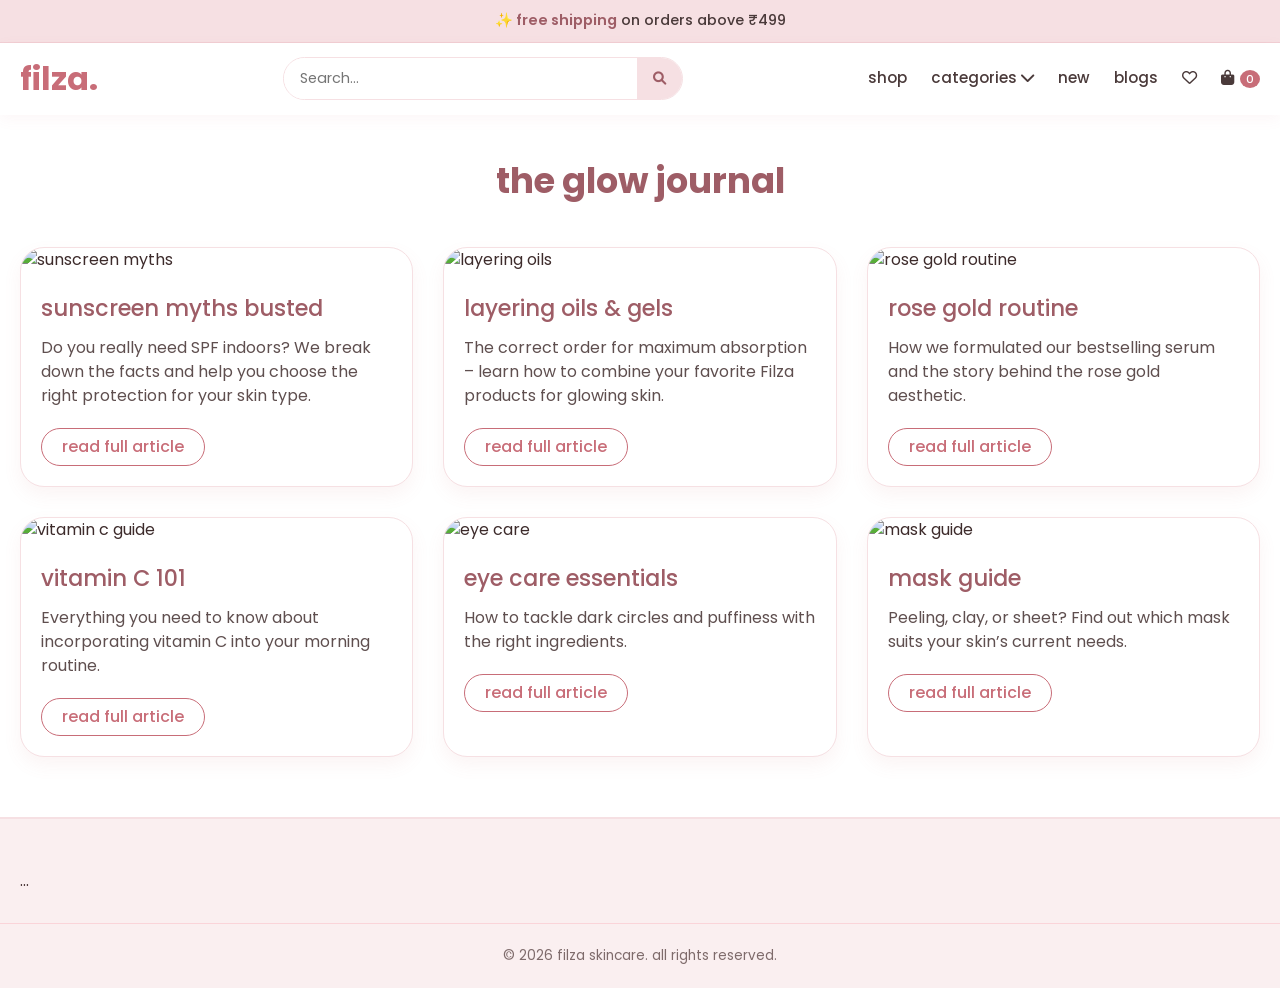
==== blogs.html @ 5288e11f "Website" ====
<!DOCTYPE html>
<html lang="en">
<head>
  <meta charset="UTF-8">
  <title>Filza · blogs</title>
  <link rel="stylesheet" href="https://cdnjs.cloudflare.com/ajax/libs/font-awesome/6.0.0-beta3/css/all.min.css">
  <link href="https://fonts.googleapis.com/css2?family=Poppins:wght@300;400;500;600;700&display=swap" rel="stylesheet">
  <link rel="stylesheet" href="style.css">
  <style>
    .blogs-page-title {
      text-align: center;
      font-size: 2.2rem;
      color: var(--rose-dark);
      margin: 40px 0 20px;
    }
    .blogs-grid {
      display: grid;
      grid-template-columns: repeat(auto-fit, minmax(300px, 1fr));
      gap: 30px;
      margin: 40px 0;
    }
    .blog-full-card {
      background: white;
      border-radius: 24px;
      overflow: hidden;
      box-shadow: 0 8px 18px rgba(200, 109, 120, 0.08);
      border: 1px solid var(--rose-light);
    }
    .blog-full-card img {
      width: 100%;
      height: 220px;
      object-fit: cover;
    }
    .blog-full-card .blog-content {
      padding: 20px;
    }
    .blog-full-card h3 {
      font-size: 1.4rem;
      font-weight: 500;
      color: var(--rose-dark);
      margin-bottom: 10px;
    }
    .blog-full-card p {
      color: #5f4f4f;
      margin-bottom: 20px;
    }
  </style>
</head>
<body>
<div class="offer-strip"><span>✨ free shipping</span> on orders above ₹499</div>
<header class="navbar">
  <a href="index.html" class="logo">filza.</a>
  <div class="search-container">
    <input type="text" placeholder="Search..." id="search-input">
    <button id="search-btn"><i class="fas fa-search"></i></button>
  </div>
  <ul class="nav-links">
    <li><a href="products.html">shop</a></li>
    <li class="dropdown">
      <a href="#">categories <i class="fas fa-chevron-down"></i></a>
      <div class="dropdown-menu">
        <a href="products.html?cat=sunscreen">sunscreen</a>
        <a href="products.html?cat=oils">oils & serums</a>
        <a href="products.html?cat=gels">gels & moisturizers</a>
        <a href="products.html?cat=cleansers">cleansers</a>
      </div>
    </li>
    <li><a href="products.html?cat=new">new</a></li>
    <li><a href="blogs.html">blogs</a></li>
    <li><a href="wishlist.html"><i class="far fa-heart"></i></a></li>
    <li><a href="cart.html"><i class="fas fa-shopping-bag"></i> <span class="cart-count" id="cart-count">0</span></a></li>
  </ul>
</header>

<main class="container">
  <h1 class="blogs-page-title">the glow journal</h1>
  <div class="blogs-grid">
    <article class="blog-full-card">
      <img src="https://images.unsplash.com/photo-1598620617137-2ab990a1b8c8?w=600&auto=format" alt="sunscreen myths">
      <div class="blog-content">
        <h3>sunscreen myths busted</h3>
        <p>Do you really need SPF indoors? We break down the facts and help you choose the right protection for your skin type.</p>
        <a href="#" class="btn-outline-rose">read full article</a>
      </div>
    </article>
    <article class="blog-full-card">
      <img src="https://images.unsplash.com/photo-1596755094514-2b9c4fb08e92?w=600&auto=format" alt="layering oils">
      <div class="blog-content">
        <h3>layering oils & gels</h3>
        <p>The correct order for maximum absorption – learn how to combine your favorite Filza products for glowing skin.</p>
        <a href="#" class="btn-outline-rose">read full article</a>
      </div>
    </article>
    <article class="blog-full-card">
      <img src="https://images.unsplash.com/photo-1583753075967-89e7f1a3c79b?w=600&auto=format" alt="rose gold routine">
      <div class="blog-content">
        <h3>rose gold routine</h3>
        <p>How we formulated our bestselling serum and the story behind the rose gold aesthetic.</p>
        <a href="#" class="btn-outline-rose">read full article</a>
      </div>
    </article>
    <article class="blog-full-card">
      <img src="https://images.unsplash.com/photo-1556229010-6c3f2c9ca5f8?w=600&auto=format" alt="vitamin c guide">
      <div class="blog-content">
        <h3>vitamin C 101</h3>
        <p>Everything you need to know about incorporating vitamin C into your morning routine.</p>
        <a href="#" class="btn-outline-rose">read full article</a>
      </div>
    </article>
    <article class="blog-full-card">
      <img src="https://images.unsplash.com/photo-1611089931561-394cf7aeb937?w=600&auto=format" alt="eye care">
      <div class="blog-content">
        <h3>eye care essentials</h3>
        <p>How to tackle dark circles and puffiness with the right ingredients.</p>
        <a href="#" class="btn-outline-rose">read full article</a>
      </div>
    </article>
    <article class="blog-full-card">
      <img src="https://images.unsplash.com/photo-1571781418606-5a3c8b91f9b4?w=600&auto=format" alt="mask guide">
      <div class="blog-content">
        <h3>mask guide</h3>
        <p>Peeling, clay, or sheet? Find out which mask suits your skin’s current needs.</p>
        <a href="#" class="btn-outline-rose">read full article</a>
      </div>
    </article>
  </div>
</main>

<footer class="footer">
  <div class="footer-content container">...</div>
  <div class="footer-bottom">© 2026 filza skincare. all rights reserved.</div>
</footer>

<script src="data/products.js"></script>
<script src="script.js"></script>
</body>
</html>
---- style.css ----
/* style.css – rose gold & white theme */

:root {
  --rose: #c86d78;
  --rose-light: #f6e0e3;
  --rose-soft: #faeff0;
  --rose-dark: #9e5d66;
  --gold-soft: #e8c7b0;
  --white-rose: #fff9fa;
}

* {
  margin: 0;
  padding: 0;
  box-sizing: border-box;
  font-family: 'Poppins', sans-serif;
}

body {
  background-color: #ffffff;
  color: #3d2b2b;
  line-height: 1.5;
}

.container {
  max-width: 1280px;
  margin: 0 auto;
  padding: 0 20px;
}

/* offer strip */
.offer-strip {
  background: var(--rose-light);
  color: #4a3a3a;
  text-align: center;
  padding: 10px 16px;
  font-size: 0.9rem;
  font-weight: 500;
  border-bottom: 1px solid #f1cfd4;
}

.offer-strip span {
  font-weight: 600;
  color: var(--rose-dark);
}

/* navbar */
.navbar {
  display: flex;
  align-items: center;
  justify-content: space-between;
  padding: 12px 20px;
  background: white;
  box-shadow: 0 4px 14px rgba(200, 109, 120, 0.06);
  position: sticky;
  top: 0;
  z-index: 10;
  flex-wrap: wrap;
}

.logo {
  font-size: 2rem;
  font-weight: 700;
  color: var(--rose);
  text-decoration: none;
  flex: 0 0 auto;
}

.search-container {
  flex: 1 1 300px;
  max-width: 400px;
  margin: 0 20px;
  display: flex;
  border: 1px solid var(--rose-light);
  border-radius: 40px;
  overflow: hidden;
  background: white;
}

.search-container input {
  flex: 1;
  border: none;
  padding: 10px 16px;
  font-size: 0.9rem;
  outline: none;
}

.search-container button {
  background: var(--rose-light);
  border: none;
  padding: 0 16px;
  cursor: pointer;
  color: var(--rose-dark);
}

.search-container button:hover {
  background: var(--rose);
  color: white;
}

.nav-links {
  display: flex;
  align-items: center;
  gap: 24px;
  list-style: none;
  font-weight: 500;
  font-size: 0.95rem;
  flex: 0 0 auto;
}

.nav-links a {
  text-decoration: none;
  color: #4a3a3a;
  transition: 0.2s;
}

.nav-links a:hover {
  color: var(--rose);
}

.dropdown {
  position: relative;
}

.dropdown-menu {
  display: none;
  position: absolute;
  top: 30px;
  left: -10px;
  background: white;
  box-shadow: 0 8px 20px rgba(0,0,0,0.05);
  border-radius: 16px;
  padding: 10px 0;
  min-width: 160px;
  border: 1px solid var(--rose-light);
  z-index: 20;
}

.dropdown:hover .dropdown-menu {
  display: flex;
  flex-direction: column;
}

.dropdown-menu a {
  padding: 8px 20px;
  font-size: 0.85rem;
  color: #5a4a4a;
}

.dropdown-menu a:hover {
  background: var(--rose-soft);
  color: var(--rose-dark);
}

.cart-count {
  background: var(--rose);
  color: white;
  border-radius: 50%;
  padding: 1px 6px;
  font-size: 0.7rem;
  margin-left: 2px;
}

/* slideshow */
.slideshow-container {
  max-width: 1280px;
  margin: 20px auto 10px;
  position: relative;
  overflow: hidden;
  border-radius: 24px;
  height: 450px;
}

.slide {
  width: 100%;
  height: 450px;
  background-size: cover;
  background-position: center 30%;
  position: absolute;
  opacity: 0;
  transition: opacity 0.8s ease-in-out;
  display: flex;
  align-items: center;
  padding-left: 8%;
}

.slide.active {
  opacity: 1;
  z-index: 1;
}

.slide-text {
  background: rgba(255, 255, 255, 0.75);
  backdrop-filter: blur(4px);
  padding: 30px 40px;
  border-radius: 32px;
  max-width: 500px;
  color: #2d2d2d;
}

.slide-text h2 {
  font-size: 2.2rem;
  font-weight: 500;
  color: var(--rose-dark);
  text-transform: capitalize;
}

.slide-text p {
  margin: 10px 0 20px;
  font-size: 1.1rem;
}

.prev, .next {
  cursor: pointer;
  position: absolute;
  top: 50%;
  transform: translateY(-50%);
  padding: 16px;
  color: var(--rose-dark);
  font-weight: bold;
  font-size: 1.8rem;
  background: rgba(255, 255, 255, 0.6);
  border-radius: 50%;
  width: 50px;
  height: 50px;
  display: flex;
  align-items: center;
  justify-content: center;
  z-index: 2;
  transition: 0.2s;
  text-decoration: none;
}

.next {
  right: 20px;
}
.prev {
  left: 20px;
}
.prev:hover, .next:hover {
  background: white;
}

.dots {
  position: absolute;
  bottom: 20px;
  left: 50%;
  transform: translateX(-50%);
  z-index: 2;
  display: flex;
  gap: 12px;
}

.dot {
  cursor: pointer;
  height: 12px;
  width: 12px;
  background-color: #f5cfd3;
  border-radius: 50%;
  display: inline-block;
  transition: 0.2s;
}

.dot.active, .dot:hover {
  background-color: var(--rose);
}

/* section titles */
.section-title {
  text-align: center;
  font-size: 2rem;
  font-weight: 400;
  color: var(--rose-dark);
  margin: 50px 0 30px;
  letter-spacing: 0.5px;
  text-transform: uppercase;
  position: relative;
}
.section-title:after {
  content: '';
  display: block;
  width: 80px;
  height: 2px;
  background: var(--gold-soft);
  margin: 8px auto 0;
}

/* category range */
.category-grid {
  display: grid;
  grid-template-columns: repeat(auto-fit, minmax(200px, 1fr));
  gap: 30px;
  margin: 40px 0;
}

.category-card {
  text-decoration: none;
  color: inherit;
  text-align: center;
  transition: transform 0.2s;
}
.category-card:hover {
  transform: translateY(-6px);
}
.category-card img {
  width: 100%;
  aspect-ratio: 1/1;
  object-fit: cover;
  border-radius: 50%;
  border: 3px solid var(--rose-light);
  box-shadow: 0 8px 18px rgba(200, 109, 120, 0.15);
}
.category-card span {
  display: block;
  margin-top: 12px;
  font-weight: 500;
  color: var(--rose-dark);
}

/* product grids */
.product-grid {
  display: grid;
  grid-template-columns: repeat(auto-fit, minmax(180px, 1fr));
  gap: 25px;
  margin: 30px 0;
}

.product-card {
  background: var(--white-rose);
  padding: 15px 12px 20px;
  border-radius: 24px;
  text-align: center;
  box-shadow: 0 8px 18px rgba(200, 109, 120, 0.08);
  transition: 0.2s;
  border: 1px solid #fae3e6;
}
.product-card:hover {
  box-shadow: 0 12px 24px rgba(200, 109, 120, 0.15);
}
.product-card img {
  width: 100%;
  aspect-ratio: 1/1;
  object-fit: cover;
  border-radius: 18px;
  margin-bottom: 12px;
}
.product-card h4 {
  font-weight: 600;
  color: #4e3a3a;
  font-size: 1rem;
  margin: 8px 0 4px;
}
.product-card .price {
  color: var(--rose);
  font-weight: 600;
  margin: 6px 0 10px;
}
.product-card button {
  background: transparent;
  border: 1.5px solid var(--rose);
  color: var(--rose);
  border-radius: 40px;
  padding: 6px 14px;
  font-size: 0.8rem;
  cursor: pointer;
  transition: 0.2s;
}
.product-card button:hover {
  background: var(--rose);
  color: white;
}

.center-btn {
  text-align: center;
  margin: 20px 0 40px;
}

/* blog grid */
.blog-grid {
  display: grid;
  grid-template-columns: repeat(auto-fit, minmax(280px, 1fr));
  gap: 30px;
  margin: 40px 0;
}
.blog-card {
  background: white;
  border-radius: 24px;
  overflow: hidden;
  box-shadow: 0 8px 18px rgba(0,0,0,0.02);
  border: 1px solid var(--rose-light);
}
.blog-card img {
  width: 100%;
  height: 200px;
  object-fit: cover;
}
.blog-card h3 {
  font-size: 1.2rem;
  font-weight: 500;
  margin: 16px 16px 6px;
  color: var(--rose-dark);
}
.blog-card p {
  margin: 0 16px 20px;
  color: #5f4f4f;
  font-size: 0.9rem;
}
.blog-card .btn-outline-rose {
  margin: 0 16px 20px;
}

/* footer */
.footer {
  background: var(--rose-soft);
  margin-top: 60px;
  padding: 50px 0 0;
  border-top: 2px solid var(--rose-light);
}
.footer-content {
  display: grid;
  grid-template-columns: repeat(auto-fit, minmax(200px, 1fr));
  gap: 40px;
}
.footer-col h4 {
  color: var(--rose-dark);
  font-weight: 600;
  margin-bottom: 18px;
  font-size: 1.1rem;
}
.footer-col a, .footer-col p {
  display: block;
  color: #5a4a4a;
  text-decoration: none;
  margin-bottom: 10px;
  font-size: 0.9rem;
}
.footer-col a:hover {
  color: var(--rose);
}
.social-icons a {
  display: inline-block;
  margin-right: 16px;
  font-size: 1.2rem;
}
.newsletter {
  display: flex;
  margin-top: 12px;
}
.newsletter input {
  flex: 1;
  padding: 10px 16px;
  border: 1px solid var(--rose-light);
  border-radius: 40px 0 0 40px;
  outline: none;
}
.newsletter button {
  background: var(--rose);
  border: none;
  color: white;
  padding: 0 18px;
  border-radius: 0 40px 40px 0;
  cursor: pointer;
}
.footer-bottom {
  text-align: center;
  padding: 22px 0;
  margin-top: 30px;
  border-top: 1px solid #fad4d9;
  font-size: 0.85rem;
  color: #7e6b6b;
}

/* buttons reused */
.btn-rose {
  background: var(--rose);
  color: white;
  border: none;
  padding: 8px 22px;
  border-radius: 40px;
  font-weight: 500;
  font-size: 0.9rem;
  cursor: pointer;
  transition: 0.2s;
  display: inline-block;
  text-decoration: none;
}
.btn-rose:hover {
  background: var(--rose-dark);
}
.btn-outline-rose {
  background: transparent;
  border: 1.5px solid var(--rose);
  color: var(--rose);
  padding: 6px 20px;
  border-radius: 40px;
  font-weight: 500;
  transition: 0.2s;
  text-decoration: none;
  display: inline-block;
}
.btn-outline-rose:hover {
  background: var(--rose-light);
}

/* cart page specific */
.cart-page {
  margin: 40px 0;
}
.cart-item {
  display: flex;
  align-items: center;
  gap: 20px;
  border-bottom: 1px solid var(--rose-light);
  padding: 20px 0;
  flex-wrap: wrap;
}
.cart-item img {
  width: 80px;
  height: 80px;
  object-fit: cover;
  border-radius: 12px;
}
.cart-item-info {
  flex: 1;
  min-width: 200px;
}
.cart-item-info h4 {
  margin-bottom: 5px;
}
.cart-item-price {
  font-weight: 600;
  color: var(--rose);
}
.cart-qty {
  display: flex;
  align-items: center;
  gap: 10px;
}
.cart-qty input {
  width: 50px;
  padding: 5px;
  border: 1px solid var(--rose-light);
  border-radius: 8px;
  text-align: center;
}
.cart-remove {
  color: var(--rose);
  cursor: pointer;
  background: none;
  border: none;
  font-size: 1.2rem;
}
.cart-total {
  text-align: right;
  font-size: 1.5rem;
  margin: 30px 0;
  font-weight: 600;
  color: var(--rose-dark);
}
.cart-actions {
  display: flex;
  justify-content: space-between;
  flex-wrap: wrap;
  gap: 20px;
}
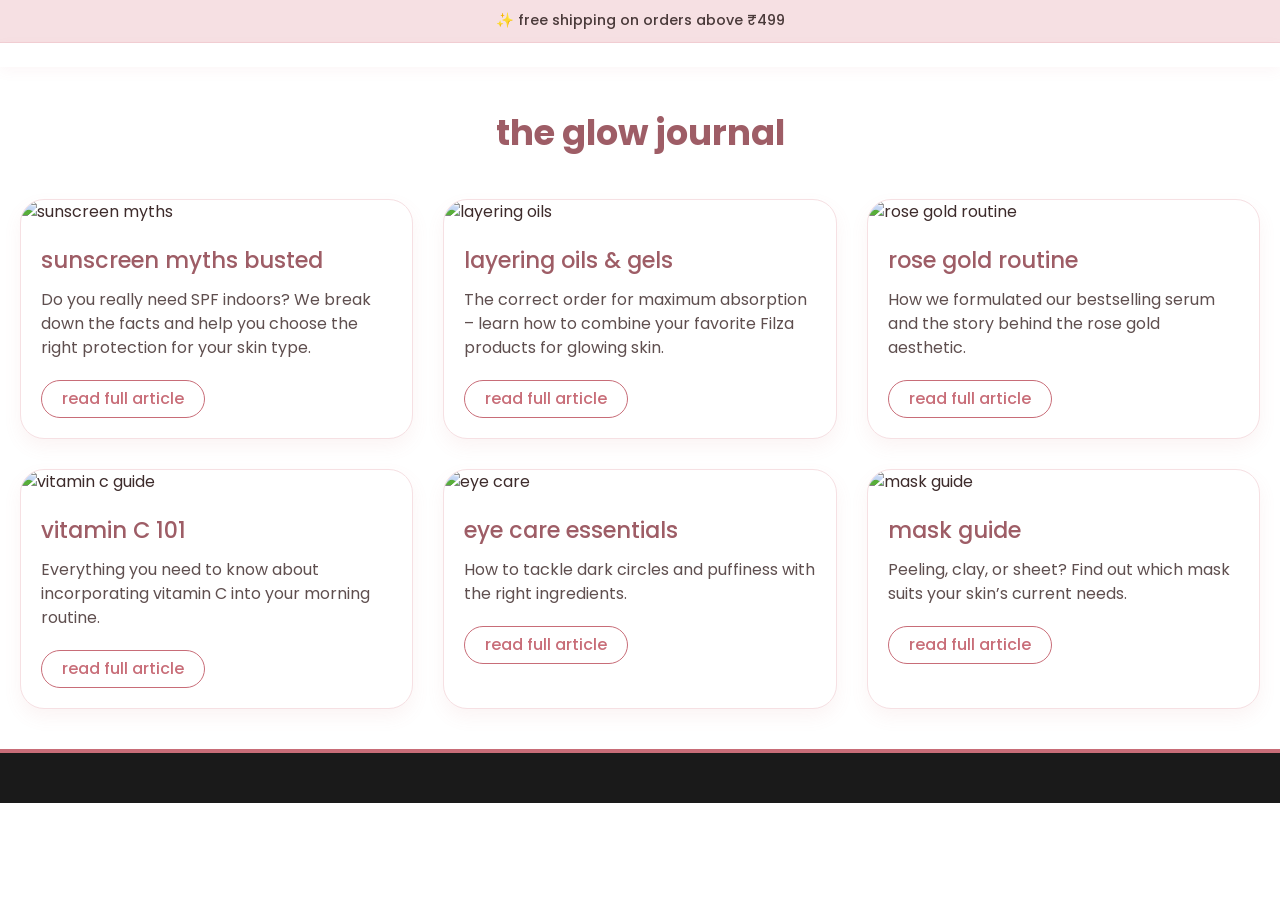
==== commit 393acf7e: "Add files via upload" ====
--- a/blogs.html
+++ b/blogs.html
@@ -7,131 +7,75 @@
   <link href="https://fonts.googleapis.com/css2?family=Poppins:wght@300;400;500;600;700&display=swap" rel="stylesheet">
   <link rel="stylesheet" href="style.css">
   <style>
-    .blogs-page-title {
-      text-align: center;
-      font-size: 2.2rem;
-      color: var(--rose-dark);
-      margin: 40px 0 20px;
-    }
-    .blogs-grid {
-      display: grid;
-      grid-template-columns: repeat(auto-fit, minmax(300px, 1fr));
-      gap: 30px;
-      margin: 40px 0;
-    }
-    .blog-full-card {
-      background: white;
-      border-radius: 24px;
-      overflow: hidden;
-      box-shadow: 0 8px 18px rgba(200, 109, 120, 0.08);
-      border: 1px solid var(--rose-light);
-    }
-    .blog-full-card img {
-      width: 100%;
-      height: 220px;
-      object-fit: cover;
-    }
-    .blog-full-card .blog-content {
-      padding: 20px;
-    }
-    .blog-full-card h3 {
-      font-size: 1.4rem;
-      font-weight: 500;
-      color: var(--rose-dark);
-      margin-bottom: 10px;
-    }
-    .blog-full-card p {
-      color: #5f4f4f;
-      margin-bottom: 20px;
-    }
+    .blogs-page-title { text-align: center; font-size: 2.2rem; color: var(--rose-dark); margin: 40px 0 20px; }
+    .blogs-grid { display: grid; grid-template-columns: repeat(auto-fit, minmax(300px, 1fr)); gap: 30px; margin: 40px 0; }
+    .blog-full-card { background: white; border-radius: 24px; overflow: hidden; box-shadow: 0 8px 18px rgba(200,109,120,0.08); border:1px solid var(--rose-light); }
+    .blog-full-card img { width:100%; height:220px; object-fit:cover; }
+    .blog-full-card .blog-content { padding:20px; }
+    .blog-full-card h3 { font-size:1.4rem; font-weight:500; color:var(--rose-dark); margin-bottom:10px; }
+    .blog-full-card p { color:#5f4f4f; margin-bottom:20px; }
   </style>
 </head>
 <body>
-<div class="offer-strip"><span>✨ free shipping</span> on orders above ₹499</div>
-<header class="navbar">
-  <a href="index.html" class="logo">filza.</a>
-  <div class="search-container">
-    <input type="text" placeholder="Search..." id="search-input">
-    <button id="search-btn"><i class="fas fa-search"></i></button>
-  </div>
-  <ul class="nav-links">
-    <li><a href="products.html">shop</a></li>
-    <li class="dropdown">
-      <a href="#">categories <i class="fas fa-chevron-down"></i></a>
-      <div class="dropdown-menu">
-        <a href="products.html?cat=sunscreen">sunscreen</a>
-        <a href="products.html?cat=oils">oils & serums</a>
-        <a href="products.html?cat=gels">gels & moisturizers</a>
-        <a href="products.html?cat=cleansers">cleansers</a>
-      </div>
-    </li>
-    <li><a href="products.html?cat=new">new</a></li>
-    <li><a href="blogs.html">blogs</a></li>
-    <li><a href="wishlist.html"><i class="far fa-heart"></i></a></li>
-    <li><a href="cart.html"><i class="fas fa-shopping-bag"></i> <span class="cart-count" id="cart-count">0</span></a></li>
-  </ul>
-</header>
+  <div class="offer-strip">✨ free shipping on orders above ₹499</div>
+  <header class="navbar"> <!-- same navbar --> </header>
 
-<main class="container">
-  <h1 class="blogs-page-title">the glow journal</h1>
-  <div class="blogs-grid">
-    <article class="blog-full-card">
-      <img src="https://images.unsplash.com/photo-1598620617137-2ab990a1b8c8?w=600&auto=format" alt="sunscreen myths">
-      <div class="blog-content">
-        <h3>sunscreen myths busted</h3>
-        <p>Do you really need SPF indoors? We break down the facts and help you choose the right protection for your skin type.</p>
-        <a href="#" class="btn-outline-rose">read full article</a>
-      </div>
-    </article>
-    <article class="blog-full-card">
-      <img src="https://images.unsplash.com/photo-1596755094514-2b9c4fb08e92?w=600&auto=format" alt="layering oils">
-      <div class="blog-content">
-        <h3>layering oils & gels</h3>
-        <p>The correct order for maximum absorption – learn how to combine your favorite Filza products for glowing skin.</p>
-        <a href="#" class="btn-outline-rose">read full article</a>
-      </div>
-    </article>
-    <article class="blog-full-card">
-      <img src="https://images.unsplash.com/photo-1583753075967-89e7f1a3c79b?w=600&auto=format" alt="rose gold routine">
-      <div class="blog-content">
-        <h3>rose gold routine</h3>
-        <p>How we formulated our bestselling serum and the story behind the rose gold aesthetic.</p>
-        <a href="#" class="btn-outline-rose">read full article</a>
-      </div>
-    </article>
-    <article class="blog-full-card">
-      <img src="https://images.unsplash.com/photo-1556229010-6c3f2c9ca5f8?w=600&auto=format" alt="vitamin c guide">
-      <div class="blog-content">
-        <h3>vitamin C 101</h3>
-        <p>Everything you need to know about incorporating vitamin C into your morning routine.</p>
-        <a href="#" class="btn-outline-rose">read full article</a>
-      </div>
-    </article>
-    <article class="blog-full-card">
-      <img src="https://images.unsplash.com/photo-1611089931561-394cf7aeb937?w=600&auto=format" alt="eye care">
-      <div class="blog-content">
-        <h3>eye care essentials</h3>
-        <p>How to tackle dark circles and puffiness with the right ingredients.</p>
-        <a href="#" class="btn-outline-rose">read full article</a>
-      </div>
-    </article>
-    <article class="blog-full-card">
-      <img src="https://images.unsplash.com/photo-1571781418606-5a3c8b91f9b4?w=600&auto=format" alt="mask guide">
-      <div class="blog-content">
-        <h3>mask guide</h3>
-        <p>Peeling, clay, or sheet? Find out which mask suits your skin’s current needs.</p>
-        <a href="#" class="btn-outline-rose">read full article</a>
-      </div>
-    </article>
-  </div>
-</main>
+  <main class="container">
+    <h1 class="blogs-page-title">the glow journal</h1>
+    <div class="blogs-grid">
+      <article class="blog-full-card">
+        <img src="https://images.unsplash.com/photo-1598620617137-2ab990a1b8c8?w=600&auto=format" alt="sunscreen myths">
+        <div class="blog-content">
+          <h3>sunscreen myths busted</h3>
+          <p>Do you really need SPF indoors? We break down the facts and help you choose the right protection for your skin type.</p>
+          <a href="#" class="btn-outline-rose">read full article</a>
+        </div>
+      </article>
+      <article class="blog-full-card">
+        <img src="https://images.unsplash.com/photo-1596755094514-2b9c4fb08e92?w=600&auto=format" alt="layering oils">
+        <div class="blog-content">
+          <h3>layering oils & gels</h3>
+          <p>The correct order for maximum absorption – learn how to combine your favorite Filza products for glowing skin.</p>
+          <a href="#" class="btn-outline-rose">read full article</a>
+        </div>
+      </article>
+      <article class="blog-full-card">
+        <img src="https://images.unsplash.com/photo-1583753075967-89e7f1a3c79b?w=600&auto=format" alt="rose gold routine">
+        <div class="blog-content">
+          <h3>rose gold routine</h3>
+          <p>How we formulated our bestselling serum and the story behind the rose gold aesthetic.</p>
+          <a href="#" class="btn-outline-rose">read full article</a>
+        </div>
+      </article>
+      <article class="blog-full-card">
+        <img src="https://images.unsplash.com/photo-1556229010-6c3f2c9ca5f8?w=600&auto=format" alt="vitamin c guide">
+        <div class="blog-content">
+          <h3>vitamin C 101</h3>
+          <p>Everything you need to know about incorporating vitamin C into your morning routine.</p>
+          <a href="#" class="btn-outline-rose">read full article</a>
+        </div>
+      </article>
+      <article class="blog-full-card">
+        <img src="https://images.unsplash.com/photo-1611089931561-394cf7aeb937?w=600&auto=format" alt="eye care">
+        <div class="blog-content">
+          <h3>eye care essentials</h3>
+          <p>How to tackle dark circles and puffiness with the right ingredients.</p>
+          <a href="#" class="btn-outline-rose">read full article</a>
+        </div>
+      </article>
+      <article class="blog-full-card">
+        <img src="https://images.unsplash.com/photo-1571781418606-5a3c8b91f9b4?w=600&auto=format" alt="mask guide">
+        <div class="blog-content">
+          <h3>mask guide</h3>
+          <p>Peeling, clay, or sheet? Find out which mask suits your skin’s current needs.</p>
+          <a href="#" class="btn-outline-rose">read full article</a>
+        </div>
+      </article>
+    </div>
+  </main>
 
-<footer class="footer">
-  <div class="footer-content container">...</div>
-  <div class="footer-bottom">© 2026 filza skincare. all rights reserved.</div>
-</footer>
-
-<script src="data/products.js"></script>
-<script src="script.js"></script>
+  <footer class="footer"> <!-- copy footer --> </footer>
+  <script src="data/products.js"></script>
+  <script src="script.js"></script>
 </body>
 </html>
--- a/style.css
+++ b/style.css
@@ -1,5 +1,4 @@
 /* style.css – rose gold & white theme */
-
 :root {
   --rose: #c86d78;
   --rose-light: #f6e0e3;
@@ -58,12 +57,9 @@
   flex-wrap: wrap;
 }
 
-.logo {
-  font-size: 2rem;
-  font-weight: 700;
-  color: var(--rose);
-  text-decoration: none;
-  flex: 0 0 auto;
+.logo img {
+  height: 40px;
+  width: auto;
 }
 
 .search-container {
@@ -131,7 +127,7 @@
   box-shadow: 0 8px 20px rgba(0,0,0,0.05);
   border-radius: 16px;
   padding: 10px 0;
-  min-width: 160px;
+  min-width: 180px;
   border: 1px solid var(--rose-light);
   z-index: 20;
 }
@@ -285,10 +281,10 @@
   margin: 8px auto 0;
 }
 
-/* category range */
+/* category range – images made smaller */
 .category-grid {
   display: grid;
-  grid-template-columns: repeat(auto-fit, minmax(200px, 1fr));
+  grid-template-columns: repeat(auto-fit, minmax(150px, 1fr));
   gap: 30px;
   margin: 40px 0;
 }
@@ -304,11 +300,13 @@
 }
 .category-card img {
   width: 100%;
+  max-width: 150px;          /* ← reduced size */
   aspect-ratio: 1/1;
   object-fit: cover;
   border-radius: 50%;
   border: 3px solid var(--rose-light);
   box-shadow: 0 8px 18px rgba(200, 109, 120, 0.15);
+  margin: 0 auto;
 }
 .category-card span {
   display: block;
@@ -375,7 +373,31 @@
   margin: 20px 0 40px;
 }
 
-/* blog grid */
+/* testimonials */
+.testimonial-grid {
+  display: grid;
+  grid-template-columns: repeat(auto-fit, minmax(250px, 1fr));
+  gap: 30px;
+  margin: 40px 0;
+}
+.testimonial-card {
+  background: var(--rose-soft);
+  padding: 30px 20px;
+  border-radius: 24px;
+  text-align: center;
+  box-shadow: 0 4px 12px rgba(200,109,120,0.1);
+}
+.testimonial-card p {
+  font-style: italic;
+  color: #5a4a4a;
+  margin-bottom: 15px;
+}
+.testimonial-card h4 {
+  color: var(--rose-dark);
+  font-weight: 500;
+}
+
+/* blog snippets */
 .blog-grid {
   display: grid;
   grid-template-columns: repeat(auto-fit, minmax(280px, 1fr));
@@ -409,30 +431,72 @@
   margin: 0 16px 20px;
 }
 
+/* newsletter section */
+.newsletter-section {
+  margin: 60px auto;
+  background: var(--rose-light);
+  border-radius: 40px;
+  padding: 40px 20px;
+  text-align: center;
+}
+.newsletter-content h3 {
+  font-size: 1.8rem;
+  color: var(--rose-dark);
+  margin-bottom: 10px;
+  text-transform: uppercase;
+}
+.newsletter-content p {
+  color: #5f4f4f;
+  margin-bottom: 20px;
+}
+.newsletter-form {
+  display: flex;
+  max-width: 500px;
+  margin: 0 auto;
+  gap: 10px;
+  flex-wrap: wrap;
+  justify-content: center;
+}
+.newsletter-form input {
+  flex: 1;
+  min-width: 250px;
+  padding: 12px 20px;
+  border: none;
+  border-radius: 40px;
+  outline: none;
+  font-size: 1rem;
+}
+.newsletter-form button {
+  padding: 12px 30px;
+  font-size: 1rem;
+}
+
 /* footer */
 .footer {
-  background: var(--rose-soft);
-  margin-top: 60px;
+  background: #1a1a1a;
+  color: #f0f0f0;
   padding: 50px 0 0;
-  border-top: 2px solid var(--rose-light);
+  border-top: 4px solid var(--rose);
 }
 .footer-content {
   display: grid;
   grid-template-columns: repeat(auto-fit, minmax(200px, 1fr));
   gap: 40px;
+  color: #ddd;
 }
 .footer-col h4 {
-  color: var(--rose-dark);
+  color: var(--rose-light);
   font-weight: 600;
   margin-bottom: 18px;
   font-size: 1.1rem;
 }
 .footer-col a, .footer-col p {
   display: block;
-  color: #5a4a4a;
+  color: #aaa;
   text-decoration: none;
   margin-bottom: 10px;
   font-size: 0.9rem;
+  transition: 0.2s;
 }
 .footer-col a:hover {
   color: var(--rose);
@@ -441,33 +505,18 @@
   display: inline-block;
   margin-right: 16px;
   font-size: 1.2rem;
-}
-.newsletter {
-  display: flex;
-  margin-top: 12px;
-}
-.newsletter input {
-  flex: 1;
-  padding: 10px 16px;
-  border: 1px solid var(--rose-light);
-  border-radius: 40px 0 0 40px;
-  outline: none;
-}
-.newsletter button {
-  background: var(--rose);
-  border: none;
-  color: white;
-  padding: 0 18px;
-  border-radius: 0 40px 40px 0;
-  cursor: pointer;
+  color: #aaa;
+}
+.social-icons a:hover {
+  color: var(--rose);
 }
 .footer-bottom {
   text-align: center;
   padding: 22px 0;
   margin-top: 30px;
-  border-top: 1px solid #fad4d9;
+  border-top: 1px solid #333;
   font-size: 0.85rem;
-  color: #7e6b6b;
+  color: #888;
 }
 
 /* buttons reused */
@@ -502,64 +551,15 @@
   background: var(--rose-light);
 }
 
-/* cart page specific */
-.cart-page {
-  margin: 40px 0;
-}
-.cart-item {
-  display: flex;
-  align-items: center;
-  gap: 20px;
-  border-bottom: 1px solid var(--rose-light);
-  padding: 20px 0;
-  flex-wrap: wrap;
-}
-.cart-item img {
-  width: 80px;
-  height: 80px;
-  object-fit: cover;
-  border-radius: 12px;
-}
-.cart-item-info {
-  flex: 1;
-  min-width: 200px;
-}
-.cart-item-info h4 {
-  margin-bottom: 5px;
-}
-.cart-item-price {
-  font-weight: 600;
-  color: var(--rose);
-}
-.cart-qty {
-  display: flex;
-  align-items: center;
-  gap: 10px;
-}
-.cart-qty input {
-  width: 50px;
-  padding: 5px;
-  border: 1px solid var(--rose-light);
-  border-radius: 8px;
-  text-align: center;
-}
-.cart-remove {
-  color: var(--rose);
-  cursor: pointer;
-  background: none;
-  border: none;
-  font-size: 1.2rem;
-}
-.cart-total {
-  text-align: right;
-  font-size: 1.5rem;
-  margin: 30px 0;
-  font-weight: 600;
-  color: var(--rose-dark);
-}
-.cart-actions {
-  display: flex;
-  justify-content: space-between;
-  flex-wrap: wrap;
-  gap: 20px;
-}+/* cart page */
+.cart-page { margin: 40px 0; }
+.cart-item { display: flex; align-items: center; gap: 20px; border-bottom: 1px solid var(--rose-light); padding: 20px 0; flex-wrap: wrap; }
+.cart-item img { width: 80px; height: 80px; object-fit: cover; border-radius: 12px; }
+.cart-item-info { flex: 1; min-width: 200px; }
+.cart-item-info h4 { margin-bottom: 5px; }
+.cart-item-price { font-weight: 600; color: var(--rose); }
+.cart-qty { display: flex; align-items: center; gap: 10px; }
+.cart-qty input { width: 50px; padding: 5px; border: 1px solid var(--rose-light); border-radius: 8px; text-align: center; }
+.cart-remove { color: var(--rose); cursor: pointer; background: none; border: none; font-size: 1.2rem; }
+.cart-total { text-align: right; font-size: 1.5rem; margin: 30px 0; font-weight: 600; color: var(--rose-dark); }
+.cart-actions { display: flex; justify-content: space-between; flex-wrap: wrap; gap: 20px; }
